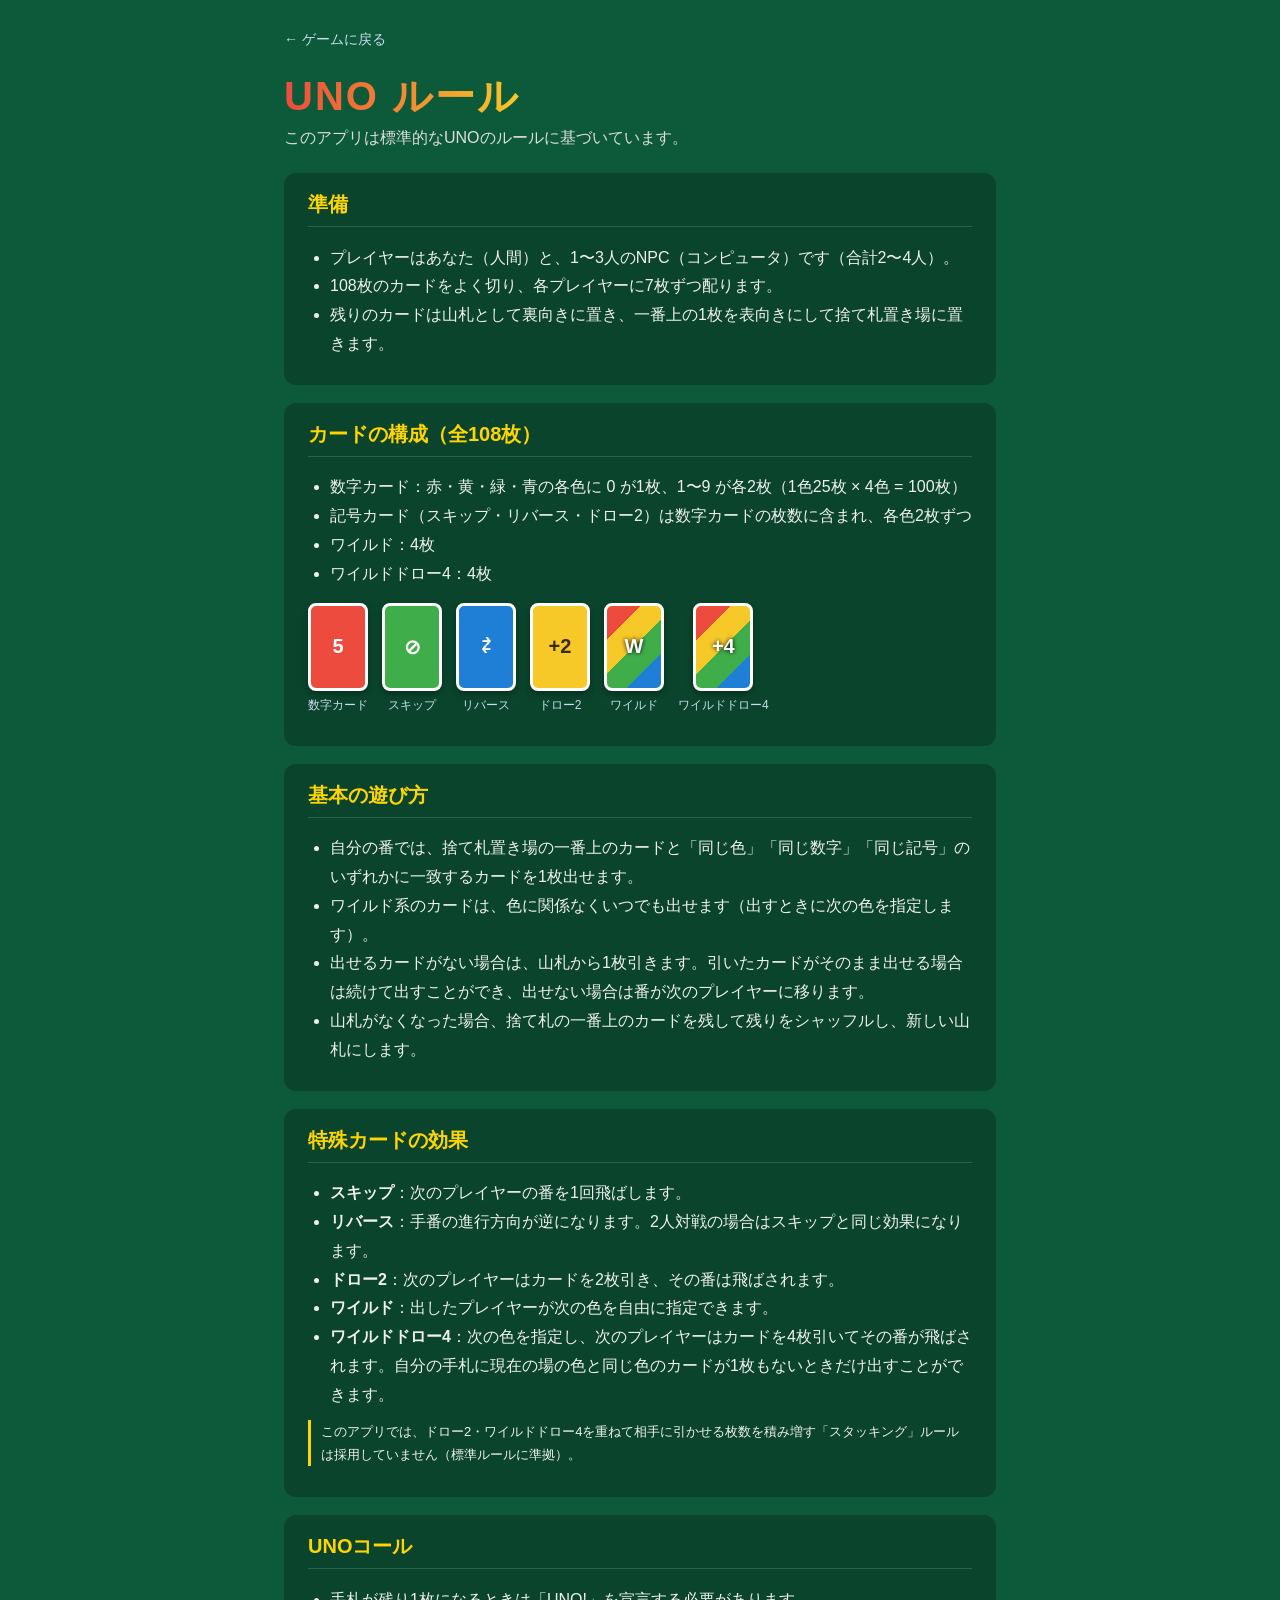
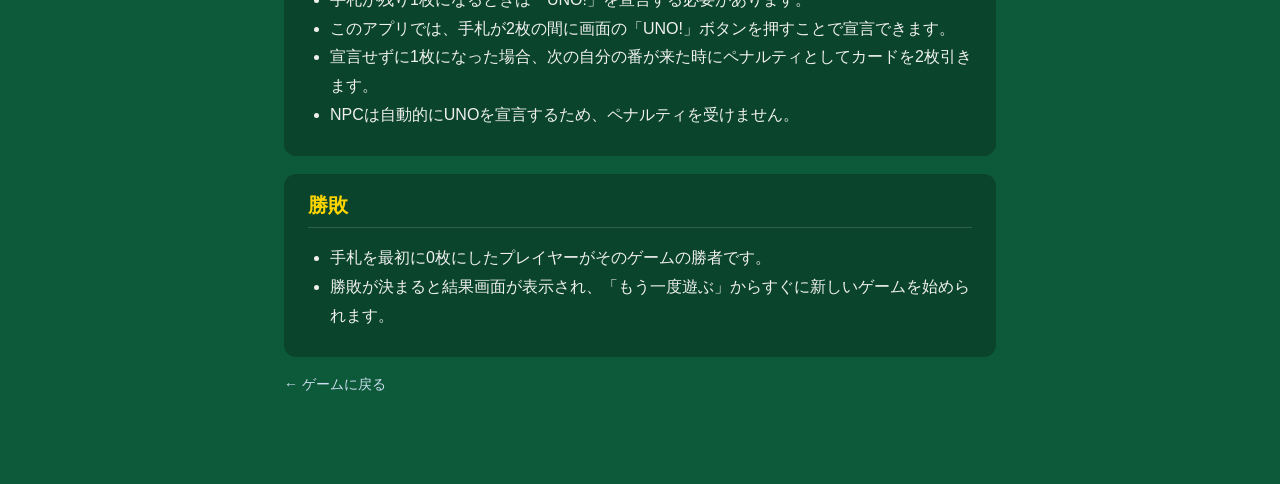
==== rules.html @ fe7792a2 "Add UNO rules page Adds rules.html explaining setup, deck composition, special card effects, UNO cal" ====
<!DOCTYPE html>
<html lang="ja">
<head>
<meta charset="UTF-8">
<meta name="viewport" content="width=device-width, initial-scale=1.0">
<title>UNO - ルール</title>
<link rel="stylesheet" href="style.css">
</head>
<body class="rules-page">
<div class="rules-wrap">
  <a class="back-link" href="index.html">&larr; ゲームに戻る</a>
  <h1>UNO ルール</h1>
  <p class="subtitle">このアプリは標準的なUNOのルールに基づいています。</p>

  <div class="rules-section">
    <h2>準備</h2>
    <ul>
      <li>プレイヤーはあなた（人間）と、1〜3人のNPC（コンピュータ）です（合計2〜4人）。</li>
      <li>108枚のカードをよく切り、各プレイヤーに7枚ずつ配ります。</li>
      <li>残りのカードは山札として裏向きに置き、一番上の1枚を表向きにして捨て札置き場に置きます。</li>
    </ul>
  </div>

  <div class="rules-section">
    <h2>カードの構成（全108枚）</h2>
    <ul>
      <li>数字カード：赤・黄・緑・青の各色に 0 が1枚、1〜9 が各2枚（1色25枚 × 4色 = 100枚）</li>
      <li>記号カード（スキップ・リバース・ドロー2）は数字カードの枚数に含まれ、各色2枚ずつ</li>
      <li>ワイルド：4枚</li>
      <li>ワイルドドロー4：4枚</li>
    </ul>
    <div class="card-sample-row">
      <div class="card-sample"><div class="card red">5</div><div class="card-sample-label">数字カード</div></div>
      <div class="card-sample"><div class="card green">⊘</div><div class="card-sample-label">スキップ</div></div>
      <div class="card-sample"><div class="card blue">⇄</div><div class="card-sample-label">リバース</div></div>
      <div class="card-sample"><div class="card yellow">+2</div><div class="card-sample-label">ドロー2</div></div>
      <div class="card-sample"><div class="card wild">W</div><div class="card-sample-label">ワイルド</div></div>
      <div class="card-sample"><div class="card wild">+4</div><div class="card-sample-label">ワイルドドロー4</div></div>
    </div>
  </div>

  <div class="rules-section">
    <h2>基本の遊び方</h2>
    <ul>
      <li>自分の番では、捨て札置き場の一番上のカードと「同じ色」「同じ数字」「同じ記号」のいずれかに一致するカードを1枚出せます。</li>
      <li>ワイルド系のカードは、色に関係なくいつでも出せます（出すときに次の色を指定します）。</li>
      <li>出せるカードがない場合は、山札から1枚引きます。引いたカードがそのまま出せる場合は続けて出すことができ、出せない場合は番が次のプレイヤーに移ります。</li>
      <li>山札がなくなった場合、捨て札の一番上のカードを残して残りをシャッフルし、新しい山札にします。</li>
    </ul>
  </div>

  <div class="rules-section">
    <h2>特殊カードの効果</h2>
    <ul>
      <li><strong>スキップ</strong>：次のプレイヤーの番を1回飛ばします。</li>
      <li><strong>リバース</strong>：手番の進行方向が逆になります。2人対戦の場合はスキップと同じ効果になります。</li>
      <li><strong>ドロー2</strong>：次のプレイヤーはカードを2枚引き、その番は飛ばされます。</li>
      <li><strong>ワイルド</strong>：出したプレイヤーが次の色を自由に指定できます。</li>
      <li><strong>ワイルドドロー4</strong>：次の色を指定し、次のプレイヤーはカードを4枚引いてその番が飛ばされます。自分の手札に現在の場の色と同じ色のカードが1枚もないときだけ出すことができます。</li>
    </ul>
    <p class="rules-note">このアプリでは、ドロー2・ワイルドドロー4を重ねて相手に引かせる枚数を積み増す「スタッキング」ルールは採用していません（標準ルールに準拠）。</p>
  </div>

  <div class="rules-section">
    <h2>UNOコール</h2>
    <ul>
      <li>手札が残り1枚になるときは「UNO!」を宣言する必要があります。</li>
      <li>このアプリでは、手札が2枚の間に画面の「UNO!」ボタンを押すことで宣言できます。</li>
      <li>宣言せずに1枚になった場合、次の自分の番が来た時にペナルティとしてカードを2枚引きます。</li>
      <li>NPCは自動的にUNOを宣言するため、ペナルティを受けません。</li>
    </ul>
  </div>

  <div class="rules-section">
    <h2>勝敗</h2>
    <ul>
      <li>手札を最初に0枚にしたプレイヤーがそのゲームの勝者です。</li>
      <li>勝敗が決まると結果画面が表示され、「もう一度遊ぶ」からすぐに新しいゲームを始められます。</li>
    </ul>
  </div>

  <a class="back-link" href="index.html">&larr; ゲームに戻る</a>
</div>
</body>
</html>
---- style.css ----
* { box-sizing: border-box; }

:root {
  --red: #ed4b3d;
  --yellow: #f7c928;
  --green: #3fae4a;
  --blue: #1f7fd6;
  --wild: #2b2b33;
  --table: #0d5a3a;
}

html, body {
  margin: 0;
  padding: 0;
  height: 100%;
  font-family: "Segoe UI", "Hiragino Kaku Gothic ProN", Meiryo, sans-serif;
  background: var(--table);
  color: #fff;
  overflow: hidden;
}

.hidden { display: none !important; }

/* ---------- Setup screen ---------- */
#setup-screen {
  height: 100vh;
  display: flex;
  align-items: center;
  justify-content: center;
}

.setup-box {
  background: rgba(0,0,0,0.35);
  padding: 40px 50px;
  border-radius: 16px;
  text-align: center;
  box-shadow: 0 10px 30px rgba(0,0,0,0.4);
}

.title {
  font-size: 64px;
  margin: 0 0 8px;
  letter-spacing: 4px;
  background: linear-gradient(90deg, var(--red), var(--yellow), var(--green), var(--blue));
  -webkit-background-clip: text;
  background-clip: text;
  color: transparent;
}

.subtitle {
  margin: 0 0 24px;
  color: #ddd;
}

.opponent-select {
  display: flex;
  gap: 10px;
  justify-content: center;
  margin-bottom: 24px;
}

.opt-btn {
  padding: 12px 20px;
  font-size: 16px;
  border-radius: 8px;
  border: 2px solid #fff4;
  background: transparent;
  color: #fff;
  cursor: pointer;
}

.opt-btn.selected, .opt-btn:hover {
  background: #fff;
  color: #0d5a3a;
  border-color: #fff;
}

.primary-btn {
  padding: 14px 34px;
  font-size: 18px;
  font-weight: bold;
  border: none;
  border-radius: 30px;
  background: linear-gradient(90deg, var(--red), var(--yellow));
  color: #222;
  cursor: pointer;
  box-shadow: 0 4px 12px rgba(0,0,0,0.3);
}

.primary-btn:hover { filter: brightness(1.08); }

.rules-link {
  display: block;
  margin-top: 16px;
  color: #cde;
  font-size: 14px;
  text-decoration: underline;
}

.rules-link:hover { color: #fff; }

.rules-link-ingame {
  display: inline-flex;
  align-items: center;
  text-decoration: none;
}

/* ---------- Game screen ---------- */
#game-screen {
  height: 100vh;
  display: flex;
  flex-direction: column;
  padding: 10px;
}

#opponents-area {
  display: flex;
  justify-content: center;
  gap: 24px;
  padding: 6px 0 10px;
  flex-wrap: wrap;
}

.opponent {
  text-align: center;
  min-width: 110px;
  padding: 8px;
  border-radius: 10px;
  background: rgba(0,0,0,0.2);
  position: relative;
}

.opponent.active-turn {
  outline: 3px solid #ffd500;
  box-shadow: 0 0 14px #ffd500aa;
}

.opponent-name {
  font-weight: bold;
  margin-bottom: 4px;
  font-size: 14px;
}

.opponent-hand {
  display: flex;
  justify-content: center;
}

.opponent-hand .card-back {
  width: 30px;
  height: 44px;
  margin-left: -16px;
}
.opponent-hand .card-back:first-child { margin-left: 0; }

.opponent-count {
  margin-top: 4px;
  font-size: 12px;
  color: #ffd500;
  font-weight: bold;
}

.opponent-uno {
  position: absolute;
  top: -10px;
  right: -6px;
  background: #ed4b3d;
  color: #fff;
  font-size: 10px;
  font-weight: bold;
  padding: 3px 6px;
  border-radius: 10px;
  transform: rotate(10deg);
}

#table-area {
  flex: 1;
  display: flex;
  align-items: center;
  justify-content: center;
  position: relative;
  min-height: 0;
}

#log-box {
  position: absolute;
  left: 10px;
  top: 0;
  bottom: 0;
  width: 220px;
  overflow-y: auto;
  font-size: 12px;
  color: #cde;
  background: rgba(0,0,0,0.2);
  border-radius: 8px;
  padding: 8px;
  line-height: 1.5;
}

#center-area {
  display: flex;
  align-items: center;
  gap: 40px;
}

.pile {
  width: 80px;
  height: 116px;
  position: relative;
}

.pile-count {
  position: absolute;
  bottom: -22px;
  width: 100%;
  text-align: center;
  font-size: 13px;
  color: #ffd500;
  font-weight: bold;
}

#discard-pile {
  display: flex;
  align-items: center;
  justify-content: center;
}

#current-color-ring {
  width: 100px;
  height: 136px;
  border-radius: 12px;
  display: flex;
  align-items: center;
  justify-content: center;
  transition: box-shadow 0.3s;
}

/* ---------- Cards ---------- */
.card {
  width: 76px;
  height: 110px;
  border-radius: 8px;
  background: #fff;
  border: 3px solid #fff;
  display: inline-flex;
  align-items: center;
  justify-content: center;
  font-size: 26px;
  font-weight: 800;
  position: relative;
  cursor: pointer;
  user-select: none;
  box-shadow: 0 3px 6px rgba(0,0,0,0.3);
  transition: transform 0.15s;
  flex-shrink: 0;
}

.card.disabled {
  cursor: default;
  filter: brightness(0.75);
}

.card:not(.disabled):hover {
  transform: translateY(-10px);
}

.card-back {
  background: repeating-linear-gradient(45deg, #1f2440, #1f2440 6px, #2c3266 6px, #2c3266 12px);
  border: 3px solid #fff;
  border-radius: 8px;
  cursor: default;
}

.card.red { background: var(--red); color: #fff; }
.card.yellow { background: var(--yellow); color: #3a2b00; }
.card.green { background: var(--green); color: #fff; }
.card.blue { background: var(--blue); color: #fff; }
.card.wild { background: linear-gradient(135deg, var(--red) 25%, var(--yellow) 25% 50%, var(--green) 50% 75%, var(--blue) 75%); color: #fff; text-shadow: 0 0 4px #000; }

/* ---------- Player area ---------- */
#player-area {
  padding-top: 6px;
}

#player-info {
  display: flex;
  align-items: center;
  justify-content: center;
  gap: 14px;
  margin-bottom: 6px;
  min-height: 26px;
}

#turn-indicator {
  font-weight: bold;
  color: #ffd500;
}

.uno-btn {
  padding: 8px 22px;
  border-radius: 20px;
  border: none;
  background: var(--red);
  color: #fff;
  font-weight: 900;
  font-size: 16px;
  cursor: pointer;
  animation: pulse 0.9s infinite;
}

@keyframes pulse {
  0% { transform: scale(1); }
  50% { transform: scale(1.08); }
  100% { transform: scale(1); }
}

#player-hand {
  display: flex;
  justify-content: center;
  padding: 10px 0;
  min-height: 130px;
  flex-wrap: wrap;
  gap: 6px;
}

#player-controls {
  display: flex;
  justify-content: center;
  gap: 12px;
  padding-bottom: 8px;
}

.secondary-btn {
  padding: 10px 20px;
  border-radius: 20px;
  border: 2px solid #fff8;
  background: rgba(255,255,255,0.08);
  color: #fff;
  cursor: pointer;
  font-size: 14px;
}

.secondary-btn:hover { background: rgba(255,255,255,0.2); }
.secondary-btn:disabled { opacity: 0.4; cursor: default; }

/* ---------- Modals ---------- */
.modal {
  position: fixed;
  inset: 0;
  background: rgba(0,0,0,0.6);
  display: flex;
  align-items: center;
  justify-content: center;
  z-index: 10;
}

.modal-box {
  background: #16324f;
  padding: 30px 40px;
  border-radius: 14px;
  text-align: center;
  box-shadow: 0 10px 30px rgba(0,0,0,0.5);
}

.color-choice {
  display: flex;
  gap: 14px;
  margin-top: 16px;
}

.color-btn {
  width: 60px;
  height: 60px;
  border-radius: 50%;
  border: 3px solid #fff;
  cursor: pointer;
}

.color-btn[data-color="red"] { background: var(--red); }
.color-btn[data-color="yellow"] { background: var(--yellow); }
.color-btn[data-color="green"] { background: var(--green); }
.color-btn[data-color="blue"] { background: var(--blue); }

.color-btn:hover { transform: scale(1.1); }

#result-text {
  font-size: 26px;
  margin-bottom: 20px;
}

/* ---------- Rules page ---------- */
body.rules-page {
  height: auto;
  min-height: 100vh;
  overflow-y: auto;
}

.rules-wrap {
  max-width: 760px;
  margin: 0 auto;
  padding: 30px 24px 70px;
}

.rules-wrap h1 {
  font-size: 40px;
  margin: 0 0 4px;
  letter-spacing: 2px;
  background: linear-gradient(90deg, var(--red), var(--yellow), var(--green), var(--blue));
  -webkit-background-clip: text;
  background-clip: text;
  color: transparent;
}

.rules-wrap .back-link {
  display: inline-block;
  margin-bottom: 20px;
  color: #cde;
  text-decoration: none;
  font-size: 14px;
}

.rules-wrap .back-link:hover { color: #fff; }

.rules-section {
  background: rgba(0,0,0,0.25);
  border-radius: 12px;
  padding: 18px 24px;
  margin-bottom: 18px;
}

.rules-section h2 {
  margin-top: 0;
  font-size: 20px;
  color: #ffd500;
  border-bottom: 1px solid rgba(255,255,255,0.15);
  padding-bottom: 8px;
}

.rules-section p, .rules-section li {
  line-height: 1.8;
  color: #f0f0f0;
}

.rules-section ul {
  margin: 8px 0;
  padding-left: 22px;
}

.card-sample-row {
  display: flex;
  flex-wrap: wrap;
  gap: 14px;
  margin: 14px 0;
}

.card-sample {
  text-align: center;
}

.card-sample .card {
  cursor: default;
  width: 60px;
  height: 88px;
  font-size: 20px;
  margin-bottom: 6px;
}

.card-sample .card:hover { transform: none; }

.card-sample-label {
  font-size: 12px;
  color: #cde;
}

.rules-note {
  font-size: 13px;
  color: #bcd;
  border-left: 3px solid #ffd500;
  padding-left: 10px;
  margin-top: 10px;
}
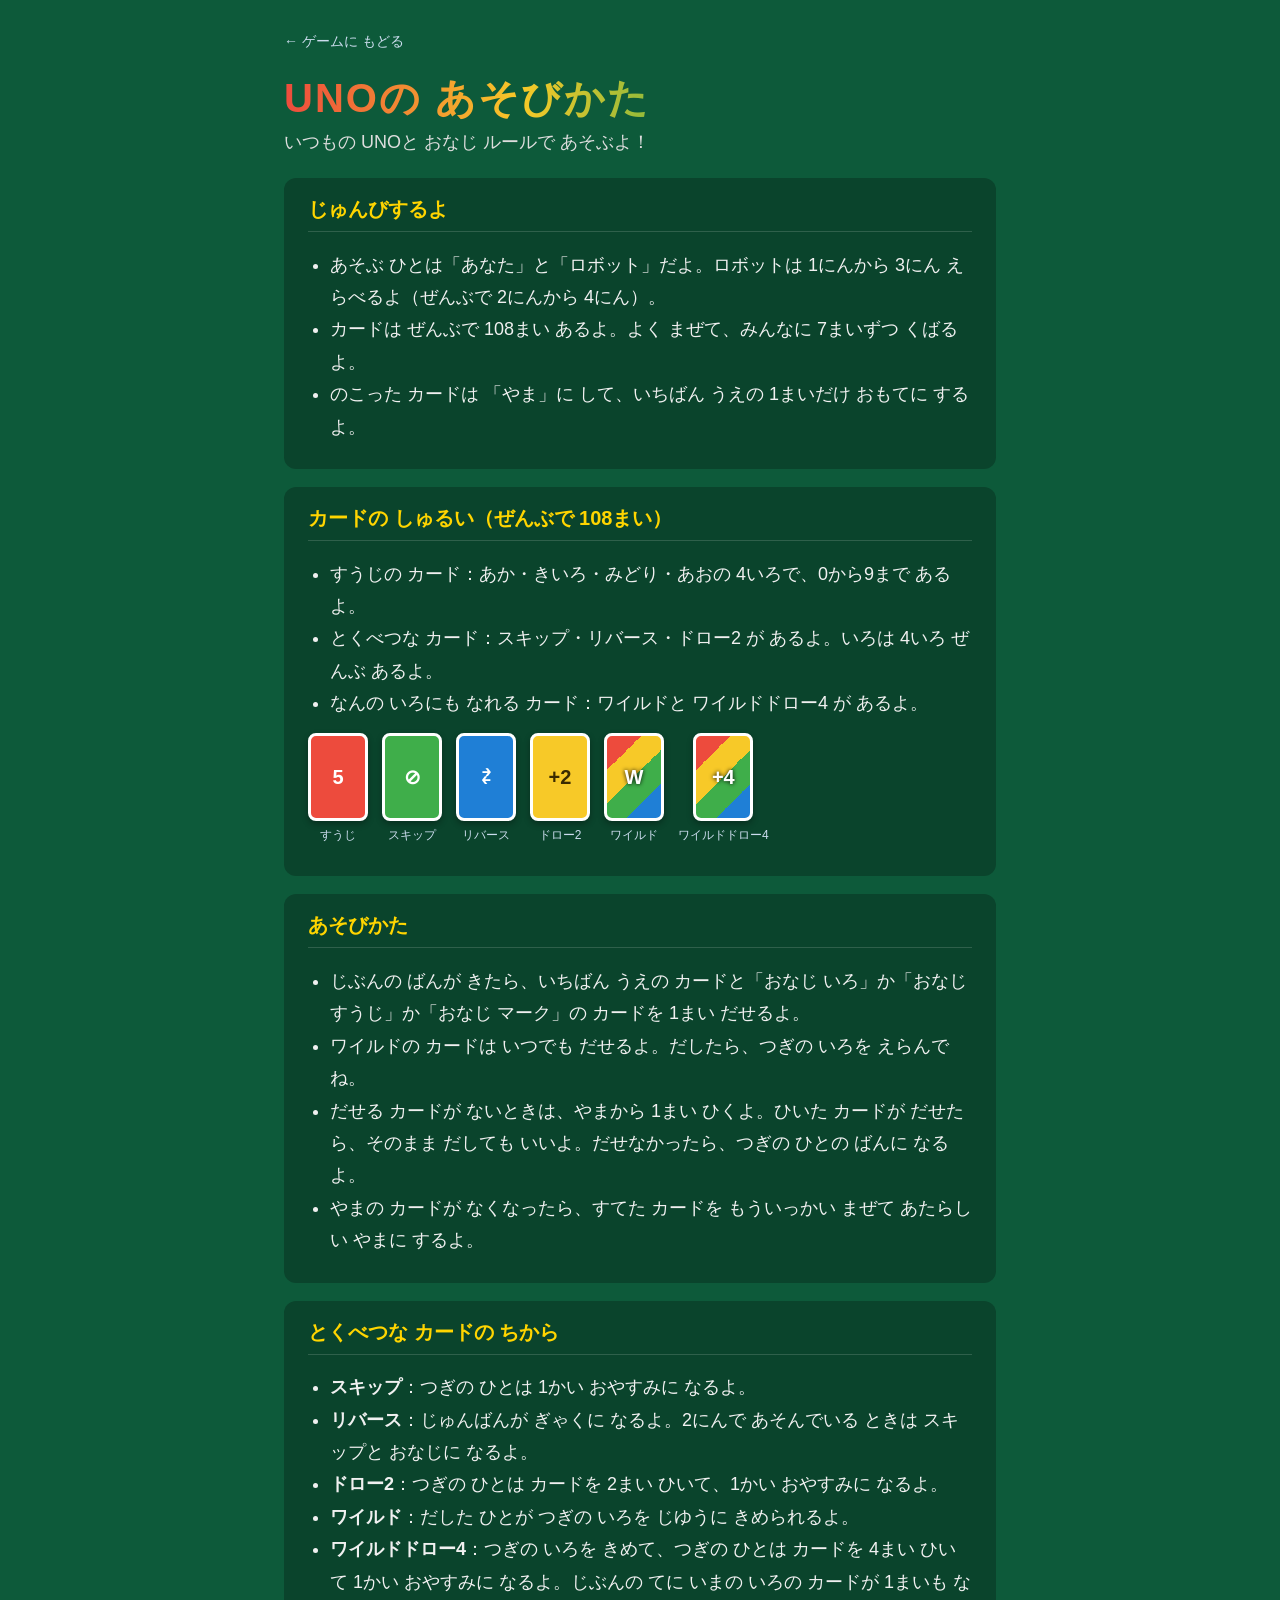
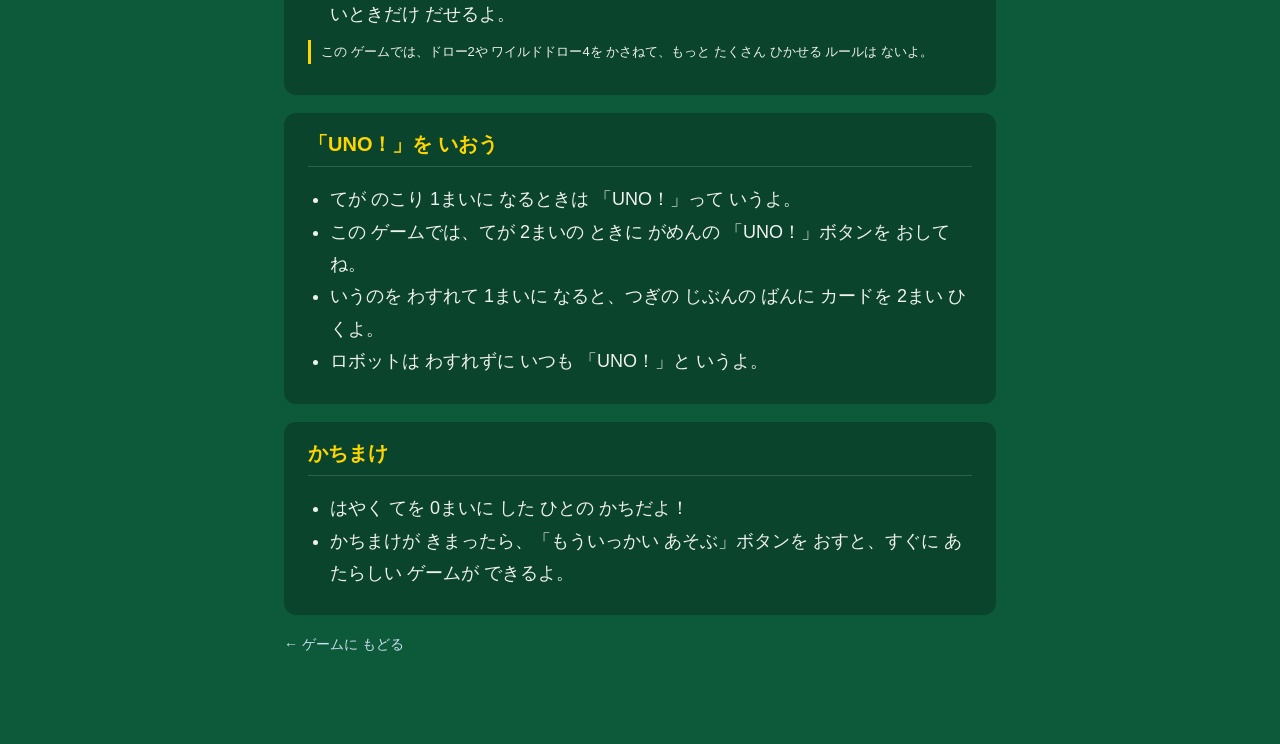
==== commit 3f7d5819: "Simplify game text for first-grade readers Rewrites all in-app text (buttons, log messages, turn ind" ====
--- a/rules.html
+++ b/rules.html
@@ -3,34 +3,33 @@
 <head>
 <meta charset="UTF-8">
 <meta name="viewport" content="width=device-width, initial-scale=1.0">
-<title>UNO - ルール</title>
+<title>UNO - あそびかた</title>
 <link rel="stylesheet" href="style.css">
 </head>
 <body class="rules-page">
 <div class="rules-wrap">
-  <a class="back-link" href="index.html">&larr; ゲームに戻る</a>
-  <h1>UNO ルール</h1>
-  <p class="subtitle">このアプリは標準的なUNOのルールに基づいています。</p>
+  <a class="back-link" href="index.html">&larr; ゲームに もどる</a>
+  <h1>UNOの あそびかた</h1>
+  <p class="subtitle">いつもの UNOと おなじ ルールで あそぶよ！</p>
 
   <div class="rules-section">
-    <h2>準備</h2>
+    <h2>じゅんびするよ</h2>
     <ul>
-      <li>プレイヤーはあなた（人間）と、1〜3人のNPC（コンピュータ）です（合計2〜4人）。</li>
-      <li>108枚のカードをよく切り、各プレイヤーに7枚ずつ配ります。</li>
-      <li>残りのカードは山札として裏向きに置き、一番上の1枚を表向きにして捨て札置き場に置きます。</li>
+      <li>あそぶ ひとは「あなた」と「ロボット」だよ。ロボットは 1にんから 3にん えらべるよ（ぜんぶで 2にんから 4にん）。</li>
+      <li>カードは ぜんぶで 108まい あるよ。よく まぜて、みんなに 7まいずつ くばるよ。</li>
+      <li>のこった カードは 「やま」に して、いちばん うえの 1まいだけ おもてに するよ。</li>
     </ul>
   </div>
 
   <div class="rules-section">
-    <h2>カードの構成（全108枚）</h2>
+    <h2>カードの しゅるい（ぜんぶで 108まい）</h2>
     <ul>
-      <li>数字カード：赤・黄・緑・青の各色に 0 が1枚、1〜9 が各2枚（1色25枚 × 4色 = 100枚）</li>
-      <li>記号カード（スキップ・リバース・ドロー2）は数字カードの枚数に含まれ、各色2枚ずつ</li>
-      <li>ワイルド：4枚</li>
-      <li>ワイルドドロー4：4枚</li>
+      <li>すうじの カード：あか・きいろ・みどり・あおの 4いろで、0から9まで あるよ。</li>
+      <li>とくべつな カード：スキップ・リバース・ドロー2 が あるよ。いろは 4いろ ぜんぶ あるよ。</li>
+      <li>なんの いろにも なれる カード：ワイルドと ワイルドドロー4 が あるよ。</li>
     </ul>
     <div class="card-sample-row">
-      <div class="card-sample"><div class="card red">5</div><div class="card-sample-label">数字カード</div></div>
+      <div class="card-sample"><div class="card red">5</div><div class="card-sample-label">すうじ</div></div>
       <div class="card-sample"><div class="card green">⊘</div><div class="card-sample-label">スキップ</div></div>
       <div class="card-sample"><div class="card blue">⇄</div><div class="card-sample-label">リバース</div></div>
       <div class="card-sample"><div class="card yellow">+2</div><div class="card-sample-label">ドロー2</div></div>
@@ -40,46 +39,46 @@
   </div>
 
   <div class="rules-section">
-    <h2>基本の遊び方</h2>
+    <h2>あそびかた</h2>
     <ul>
-      <li>自分の番では、捨て札置き場の一番上のカードと「同じ色」「同じ数字」「同じ記号」のいずれかに一致するカードを1枚出せます。</li>
-      <li>ワイルド系のカードは、色に関係なくいつでも出せます（出すときに次の色を指定します）。</li>
-      <li>出せるカードがない場合は、山札から1枚引きます。引いたカードがそのまま出せる場合は続けて出すことができ、出せない場合は番が次のプレイヤーに移ります。</li>
-      <li>山札がなくなった場合、捨て札の一番上のカードを残して残りをシャッフルし、新しい山札にします。</li>
+      <li>じぶんの ばんが きたら、いちばん うえの カードと「おなじ いろ」か「おなじ すうじ」か「おなじ マーク」の カードを 1まい だせるよ。</li>
+      <li>ワイルドの カードは いつでも だせるよ。だしたら、つぎの いろを えらんでね。</li>
+      <li>だせる カードが ないときは、やまから 1まい ひくよ。ひいた カードが だせたら、そのまま だしても いいよ。だせなかったら、つぎの ひとの ばんに なるよ。</li>
+      <li>やまの カードが なくなったら、すてた カードを もういっかい まぜて あたらしい やまに するよ。</li>
     </ul>
   </div>
 
   <div class="rules-section">
-    <h2>特殊カードの効果</h2>
+    <h2>とくべつな カードの ちから</h2>
     <ul>
-      <li><strong>スキップ</strong>：次のプレイヤーの番を1回飛ばします。</li>
-      <li><strong>リバース</strong>：手番の進行方向が逆になります。2人対戦の場合はスキップと同じ効果になります。</li>
-      <li><strong>ドロー2</strong>：次のプレイヤーはカードを2枚引き、その番は飛ばされます。</li>
-      <li><strong>ワイルド</strong>：出したプレイヤーが次の色を自由に指定できます。</li>
-      <li><strong>ワイルドドロー4</strong>：次の色を指定し、次のプレイヤーはカードを4枚引いてその番が飛ばされます。自分の手札に現在の場の色と同じ色のカードが1枚もないときだけ出すことができます。</li>
+      <li><strong>スキップ</strong>：つぎの ひとは 1かい おやすみに なるよ。</li>
+      <li><strong>リバース</strong>：じゅんばんが ぎゃくに なるよ。2にんで あそんでいる ときは スキップと おなじに なるよ。</li>
+      <li><strong>ドロー2</strong>：つぎの ひとは カードを 2まい ひいて、1かい おやすみに なるよ。</li>
+      <li><strong>ワイルド</strong>：だした ひとが つぎの いろを じゆうに きめられるよ。</li>
+      <li><strong>ワイルドドロー4</strong>：つぎの いろを きめて、つぎの ひとは カードを 4まい ひいて 1かい おやすみに なるよ。じぶんの てに いまの いろの カードが 1まいも ないときだけ だせるよ。</li>
     </ul>
-    <p class="rules-note">このアプリでは、ドロー2・ワイルドドロー4を重ねて相手に引かせる枚数を積み増す「スタッキング」ルールは採用していません（標準ルールに準拠）。</p>
+    <p class="rules-note">この ゲームでは、ドロー2や ワイルドドロー4を かさねて、もっと たくさん ひかせる ルールは ないよ。</p>
   </div>
 
   <div class="rules-section">
-    <h2>UNOコール</h2>
+    <h2>「UNO！」を いおう</h2>
     <ul>
-      <li>手札が残り1枚になるときは「UNO!」を宣言する必要があります。</li>
-      <li>このアプリでは、手札が2枚の間に画面の「UNO!」ボタンを押すことで宣言できます。</li>
-      <li>宣言せずに1枚になった場合、次の自分の番が来た時にペナルティとしてカードを2枚引きます。</li>
-      <li>NPCは自動的にUNOを宣言するため、ペナルティを受けません。</li>
+      <li>てが のこり 1まいに なるときは 「UNO！」って いうよ。</li>
+      <li>この ゲームでは、てが 2まいの ときに がめんの 「UNO！」ボタンを おしてね。</li>
+      <li>いうのを わすれて 1まいに なると、つぎの じぶんの ばんに カードを 2まい ひくよ。</li>
+      <li>ロボットは わすれずに いつも 「UNO！」と いうよ。</li>
     </ul>
   </div>
 
   <div class="rules-section">
-    <h2>勝敗</h2>
+    <h2>かちまけ</h2>
     <ul>
-      <li>手札を最初に0枚にしたプレイヤーがそのゲームの勝者です。</li>
-      <li>勝敗が決まると結果画面が表示され、「もう一度遊ぶ」からすぐに新しいゲームを始められます。</li>
+      <li>はやく てを 0まいに した ひとの かちだよ！</li>
+      <li>かちまけが きまったら、「もういっかい あそぶ」ボタンを おすと、すぐに あたらしい ゲームが できるよ。</li>
     </ul>
   </div>
 
-  <a class="back-link" href="index.html">&larr; ゲームに戻る</a>
+  <a class="back-link" href="index.html">&larr; ゲームに もどる</a>
 </div>
 </body>
 </html>
--- a/style.css
+++ b/style.css
@@ -393,6 +393,7 @@
   height: auto;
   min-height: 100vh;
   overflow-y: auto;
+  font-size: 18px;
 }
 
 .rules-wrap {
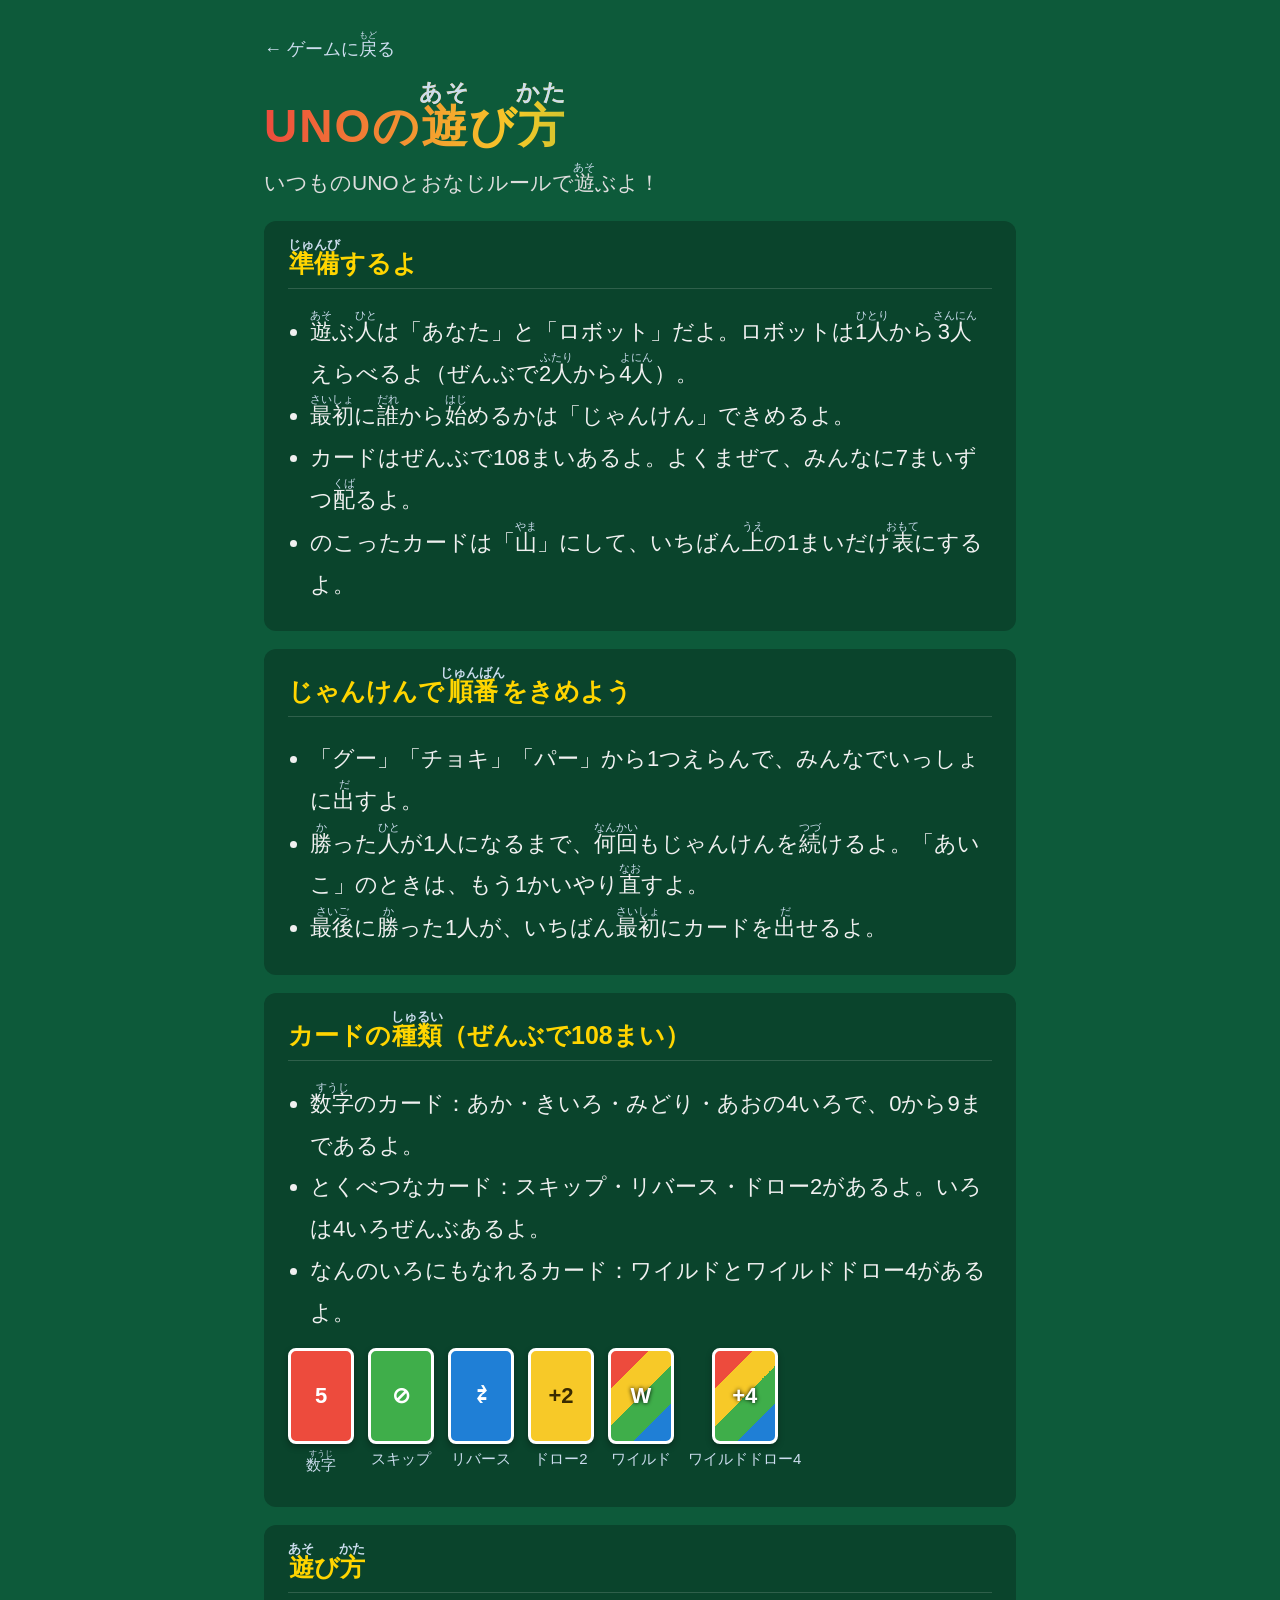
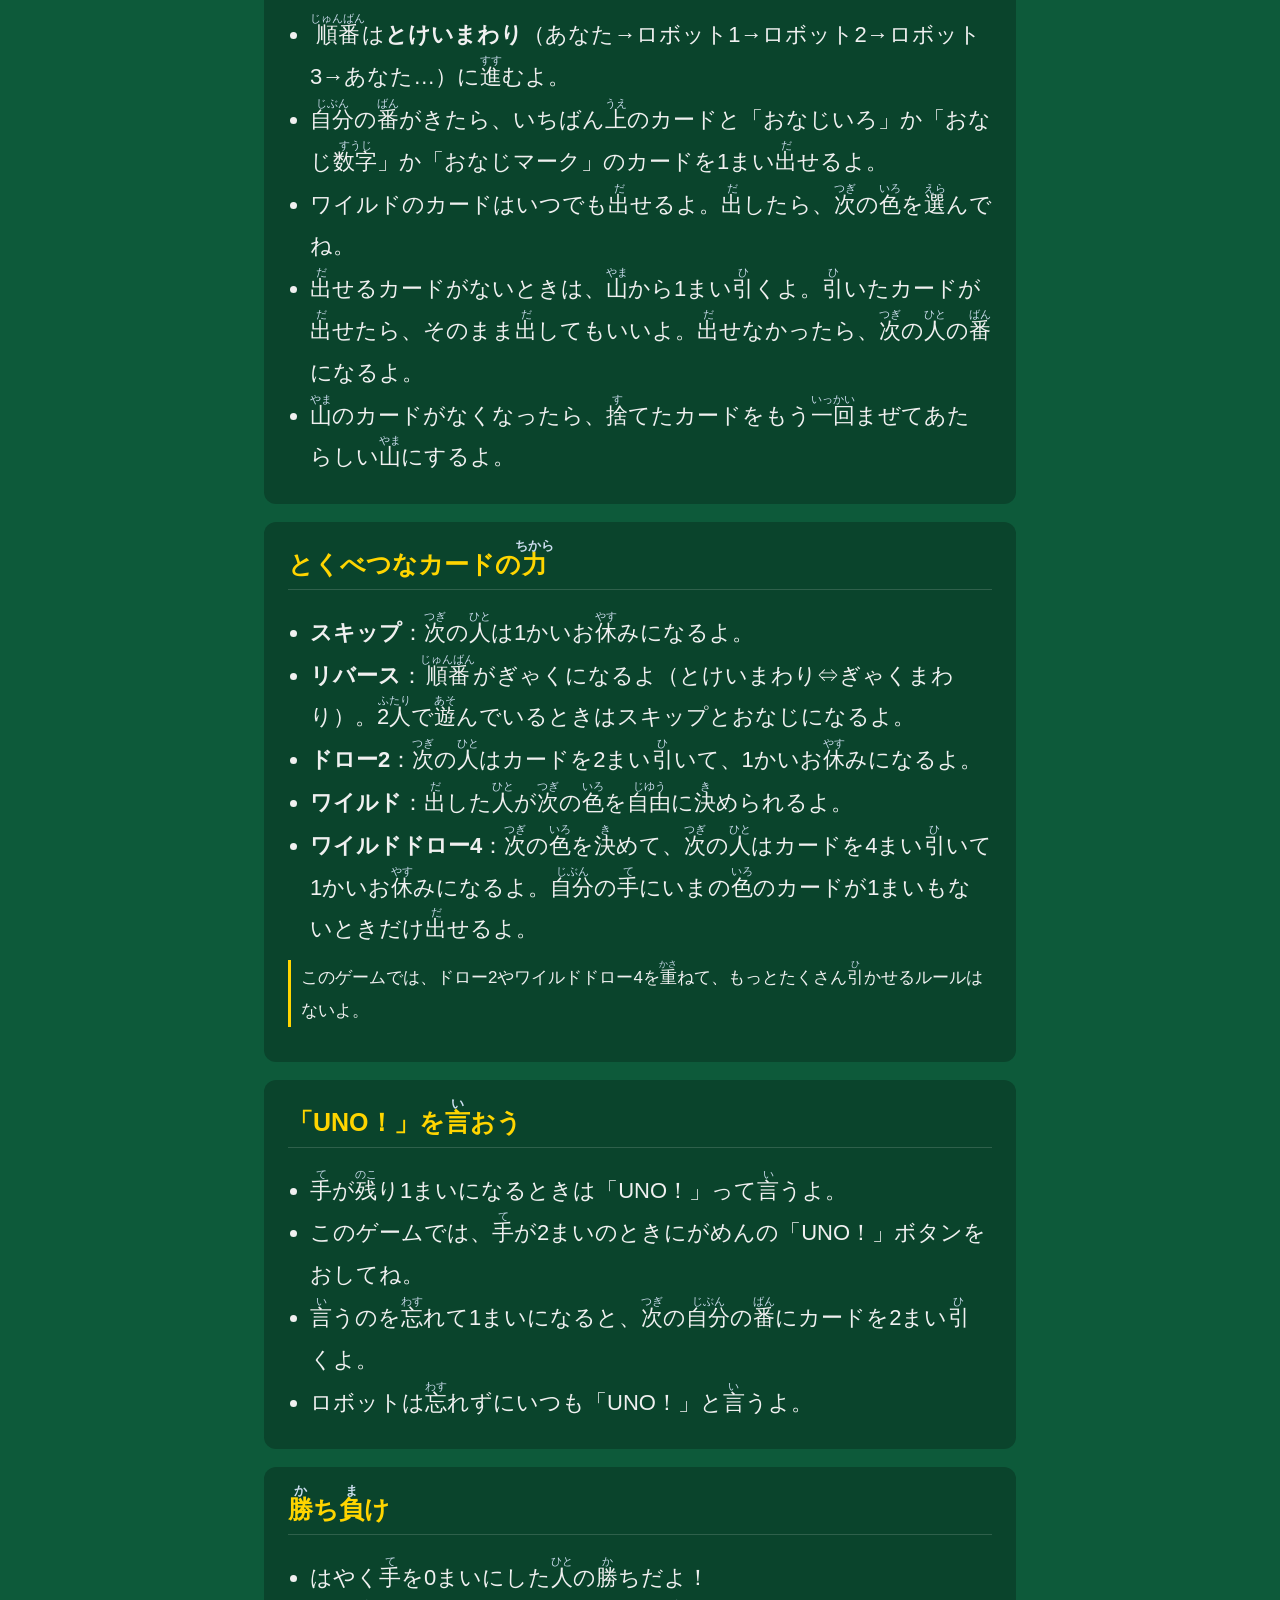
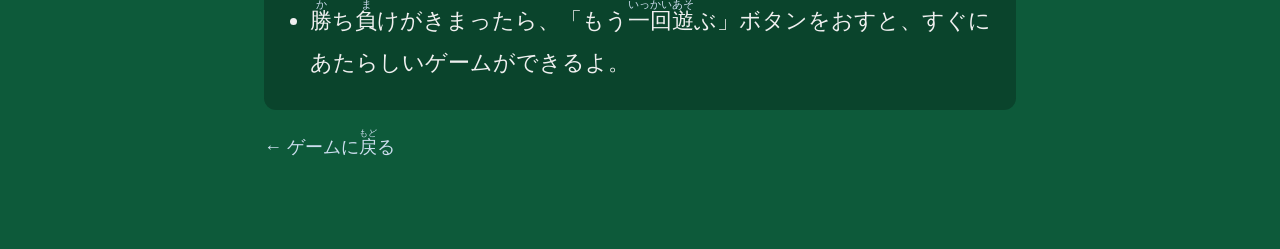
==== commit 10815a5b: "Add furigana, janken to decide first player, and bigger text - Reintroduce standard kanji throughout" ====
--- a/rules.html
+++ b/rules.html
@@ -3,33 +3,43 @@
 <head>
 <meta charset="UTF-8">
 <meta name="viewport" content="width=device-width, initial-scale=1.0">
-<title>UNO - あそびかた</title>
+<title>UNO - 遊び方</title>
 <link rel="stylesheet" href="style.css">
 </head>
 <body class="rules-page">
 <div class="rules-wrap">
-  <a class="back-link" href="index.html">&larr; ゲームに もどる</a>
-  <h1>UNOの あそびかた</h1>
-  <p class="subtitle">いつもの UNOと おなじ ルールで あそぶよ！</p>
+  <a class="back-link" href="index.html">&larr; ゲームに<ruby>戻<rt>もど</rt></ruby>る</a>
+  <h1>UNOの<ruby>遊<rt>あそ</rt></ruby>び<ruby>方<rt>かた</rt></ruby></h1>
+  <p class="subtitle">いつものUNOとおなじルールで<ruby>遊<rt>あそ</rt></ruby>ぶよ！</p>
 
   <div class="rules-section">
-    <h2>じゅんびするよ</h2>
+    <h2><ruby>準備<rt>じゅんび</rt></ruby>するよ</h2>
     <ul>
-      <li>あそぶ ひとは「あなた」と「ロボット」だよ。ロボットは 1にんから 3にん えらべるよ（ぜんぶで 2にんから 4にん）。</li>
-      <li>カードは ぜんぶで 108まい あるよ。よく まぜて、みんなに 7まいずつ くばるよ。</li>
-      <li>のこった カードは 「やま」に して、いちばん うえの 1まいだけ おもてに するよ。</li>
+      <li><ruby>遊<rt>あそ</rt></ruby>ぶ<ruby>人<rt>ひと</rt></ruby>は「あなた」と「ロボット」だよ。ロボットは<ruby>1人<rt>ひとり</rt></ruby>から<ruby>3人<rt>さんにん</rt></ruby>えらべるよ（ぜんぶで<ruby>2人<rt>ふたり</rt></ruby>から<ruby>4人<rt>よにん</rt></ruby>）。</li>
+      <li><ruby>最初<rt>さいしょ</rt></ruby>に<ruby>誰<rt>だれ</rt></ruby>から<ruby>始<rt>はじ</rt></ruby>めるかは「じゃんけん」できめるよ。</li>
+      <li>カードはぜんぶで108まいあるよ。よくまぜて、みんなに7まいずつ<ruby>配<rt>くば</rt></ruby>るよ。</li>
+      <li>のこったカードは「<ruby>山<rt>やま</rt></ruby>」にして、いちばん<ruby>上<rt>うえ</rt></ruby>の1まいだけ<ruby>表<rt>おもて</rt></ruby>にするよ。</li>
     </ul>
   </div>
 
   <div class="rules-section">
-    <h2>カードの しゅるい（ぜんぶで 108まい）</h2>
+    <h2>じゃんけんで<ruby>順番<rt>じゅんばん</rt></ruby>をきめよう</h2>
     <ul>
-      <li>すうじの カード：あか・きいろ・みどり・あおの 4いろで、0から9まで あるよ。</li>
-      <li>とくべつな カード：スキップ・リバース・ドロー2 が あるよ。いろは 4いろ ぜんぶ あるよ。</li>
-      <li>なんの いろにも なれる カード：ワイルドと ワイルドドロー4 が あるよ。</li>
+      <li>「グー」「チョキ」「パー」から1つえらんで、みんなでいっしょに<ruby>出<rt>だ</rt></ruby>すよ。</li>
+      <li><ruby>勝<rt>か</rt></ruby>った<ruby>人<rt>ひと</rt></ruby>が1人になるまで、<ruby>何回<rt>なんかい</rt></ruby>もじゃんけんを<ruby>続<rt>つづ</rt></ruby>けるよ。「あいこ」のときは、もう1かいやり<ruby>直<rt>なお</rt></ruby>すよ。</li>
+      <li><ruby>最後<rt>さいご</rt></ruby>に<ruby>勝<rt>か</rt></ruby>った1人が、いちばん<ruby>最初<rt>さいしょ</rt></ruby>にカードを<ruby>出<rt>だ</rt></ruby>せるよ。</li>
+    </ul>
+  </div>
+
+  <div class="rules-section">
+    <h2>カードの<ruby>種類<rt>しゅるい</rt></ruby>（ぜんぶで108まい）</h2>
+    <ul>
+      <li><ruby>数字<rt>すうじ</rt></ruby>のカード：あか・きいろ・みどり・あおの4いろで、0から9まであるよ。</li>
+      <li>とくべつなカード：スキップ・リバース・ドロー2があるよ。いろは4いろぜんぶあるよ。</li>
+      <li>なんのいろにもなれるカード：ワイルドとワイルドドロー4があるよ。</li>
     </ul>
     <div class="card-sample-row">
-      <div class="card-sample"><div class="card red">5</div><div class="card-sample-label">すうじ</div></div>
+      <div class="card-sample"><div class="card red">5</div><div class="card-sample-label"><ruby>数字<rt>すうじ</rt></ruby></div></div>
       <div class="card-sample"><div class="card green">⊘</div><div class="card-sample-label">スキップ</div></div>
       <div class="card-sample"><div class="card blue">⇄</div><div class="card-sample-label">リバース</div></div>
       <div class="card-sample"><div class="card yellow">+2</div><div class="card-sample-label">ドロー2</div></div>
@@ -39,46 +49,47 @@
   </div>
 
   <div class="rules-section">
-    <h2>あそびかた</h2>
+    <h2><ruby>遊<rt>あそ</rt></ruby>び<ruby>方<rt>かた</rt></ruby></h2>
     <ul>
-      <li>じぶんの ばんが きたら、いちばん うえの カードと「おなじ いろ」か「おなじ すうじ」か「おなじ マーク」の カードを 1まい だせるよ。</li>
-      <li>ワイルドの カードは いつでも だせるよ。だしたら、つぎの いろを えらんでね。</li>
-      <li>だせる カードが ないときは、やまから 1まい ひくよ。ひいた カードが だせたら、そのまま だしても いいよ。だせなかったら、つぎの ひとの ばんに なるよ。</li>
-      <li>やまの カードが なくなったら、すてた カードを もういっかい まぜて あたらしい やまに するよ。</li>
+      <li><ruby>順番<rt>じゅんばん</rt></ruby>は<strong>とけいまわり</strong>（あなた→ロボット1→ロボット2→ロボット3→あなた…）に<ruby>進<rt>すす</rt></ruby>むよ。</li>
+      <li><ruby>自分<rt>じぶん</rt></ruby>の<ruby>番<rt>ばん</rt></ruby>がきたら、いちばん<ruby>上<rt>うえ</rt></ruby>のカードと「おなじいろ」か「おなじ<ruby>数字<rt>すうじ</rt></ruby>」か「おなじマーク」のカードを1まい<ruby>出<rt>だ</rt></ruby>せるよ。</li>
+      <li>ワイルドのカードはいつでも<ruby>出<rt>だ</rt></ruby>せるよ。<ruby>出<rt>だ</rt></ruby>したら、<ruby>次<rt>つぎ</rt></ruby>の<ruby>色<rt>いろ</rt></ruby>を<ruby>選<rt>えら</rt></ruby>んでね。</li>
+      <li><ruby>出<rt>だ</rt></ruby>せるカードがないときは、<ruby>山<rt>やま</rt></ruby>から1まい<ruby>引<rt>ひ</rt></ruby>くよ。<ruby>引<rt>ひ</rt></ruby>いたカードが<ruby>出<rt>だ</rt></ruby>せたら、そのまま<ruby>出<rt>だ</rt></ruby>してもいいよ。<ruby>出<rt>だ</rt></ruby>せなかったら、<ruby>次<rt>つぎ</rt></ruby>の<ruby>人<rt>ひと</rt></ruby>の<ruby>番<rt>ばん</rt></ruby>になるよ。</li>
+      <li><ruby>山<rt>やま</rt></ruby>のカードがなくなったら、<ruby>捨<rt>す</rt></ruby>てたカードをもう<ruby>一回<rt>いっかい</rt></ruby>まぜてあたらしい<ruby>山<rt>やま</rt></ruby>にするよ。</li>
     </ul>
   </div>
 
   <div class="rules-section">
-    <h2>とくべつな カードの ちから</h2>
+    <h2>とくべつなカードの<ruby>力<rt>ちから</rt></ruby></h2>
     <ul>
-      <li><strong>スキップ</strong>：つぎの ひとは 1かい おやすみに なるよ。</li>
-      <li><strong>リバース</strong>：じゅんばんが ぎゃくに なるよ。2にんで あそんでいる ときは スキップと おなじに なるよ。</li>
-      <li><strong>ドロー2</strong>：つぎの ひとは カードを 2まい ひいて、1かい おやすみに なるよ。</li>
-      <li><strong>ワイルド</strong>：だした ひとが つぎの いろを じゆうに きめられるよ。</li>
-      <li><strong>ワイルドドロー4</strong>：つぎの いろを きめて、つぎの ひとは カードを 4まい ひいて 1かい おやすみに なるよ。じぶんの てに いまの いろの カードが 1まいも ないときだけ だせるよ。</li>
+      <li><strong>スキップ</strong>：<ruby>次<rt>つぎ</rt></ruby>の<ruby>人<rt>ひと</rt></ruby>は1かいお<ruby>休<rt>やす</rt></ruby>みになるよ。</li>
+      <li><strong>リバース</strong>：<ruby>順番<rt>じゅんばん</rt></ruby>がぎゃくになるよ（とけいまわり⇔ぎゃくまわり）。<ruby>2人<rt>ふたり</rt></ruby>で<ruby>遊<rt>あそ</rt></ruby>んでいるときはスキップとおなじになるよ。</li>
+      <li><strong>ドロー2</strong>：<ruby>次<rt>つぎ</rt></ruby>の<ruby>人<rt>ひと</rt></ruby>はカードを2まい<ruby>引<rt>ひ</rt></ruby>いて、1かいお<ruby>休<rt>やす</rt></ruby>みになるよ。</li>
+      <li><strong>ワイルド</strong>：<ruby>出<rt>だ</rt></ruby>した<ruby>人<rt>ひと</rt></ruby>が<ruby>次<rt>つぎ</rt></ruby>の<ruby>色<rt>いろ</rt></ruby>を<ruby>自由<rt>じゆう</rt></ruby>に<ruby>決<rt>き</rt></ruby>められるよ。</li>
+      <li><strong>ワイルドドロー4</strong>：<ruby>次<rt>つぎ</rt></ruby>の<ruby>色<rt>いろ</rt></ruby>を<ruby>決<rt>き</rt></ruby>めて、<ruby>次<rt>つぎ</rt></ruby>の<ruby>人<rt>ひと</rt></ruby>はカードを4まい<ruby>引<rt>ひ</rt></ruby>いて1かいお<ruby>休<rt>やす</rt></ruby>みになるよ。<ruby>自分<rt>じぶん</rt></ruby>の<ruby>手<rt>て</rt></ruby>にいまの<ruby>色<rt>いろ</rt></ruby>のカードが1まいもないときだけ<ruby>出<rt>だ</rt></ruby>せるよ。</li>
     </ul>
-    <p class="rules-note">この ゲームでは、ドロー2や ワイルドドロー4を かさねて、もっと たくさん ひかせる ルールは ないよ。</p>
+    <p class="rules-note">このゲームでは、ドロー2やワイルドドロー4を<ruby>重<rt>かさ</rt></ruby>ねて、もっとたくさん<ruby>引<rt>ひ</rt></ruby>かせるルールはないよ。</p>
   </div>
 
   <div class="rules-section">
-    <h2>「UNO！」を いおう</h2>
+    <h2>「UNO！」を<ruby>言<rt>い</rt></ruby>おう</h2>
     <ul>
-      <li>てが のこり 1まいに なるときは 「UNO！」って いうよ。</li>
-      <li>この ゲームでは、てが 2まいの ときに がめんの 「UNO！」ボタンを おしてね。</li>
-      <li>いうのを わすれて 1まいに なると、つぎの じぶんの ばんに カードを 2まい ひくよ。</li>
-      <li>ロボットは わすれずに いつも 「UNO！」と いうよ。</li>
+      <li><ruby>手<rt>て</rt></ruby>が<ruby>残<rt>のこ</rt></ruby>り1まいになるときは「UNO！」って<ruby>言<rt>い</rt></ruby>うよ。</li>
+      <li>このゲームでは、<ruby>手<rt>て</rt></ruby>が2まいのときにがめんの「UNO！」ボタンをおしてね。</li>
+      <li><ruby>言<rt>い</rt></ruby>うのを<ruby>忘<rt>わす</rt></ruby>れて1まいになると、<ruby>次<rt>つぎ</rt></ruby>の<ruby>自分<rt>じぶん</rt></ruby>の<ruby>番<rt>ばん</rt></ruby>にカードを2まい<ruby>引<rt>ひ</rt></ruby>くよ。</li>
+      <li>ロボットは<ruby>忘<rt>わす</rt></ruby>れずにいつも「UNO！」と<ruby>言<rt>い</rt></ruby>うよ。</li>
     </ul>
   </div>
 
   <div class="rules-section">
-    <h2>かちまけ</h2>
+    <h2><ruby>勝<rt>か</rt></ruby>ち<ruby>負<rt>ま</rt></ruby>け</h2>
     <ul>
-      <li>はやく てを 0まいに した ひとの かちだよ！</li>
-      <li>かちまけが きまったら、「もういっかい あそぶ」ボタンを おすと、すぐに あたらしい ゲームが できるよ。</li>
+      <li>はやく<ruby>手<rt>て</rt></ruby>を0まいにした<ruby>人<rt>ひと</rt></ruby>の<ruby>勝<rt>か</rt></ruby>ちだよ！</li>
+      <li><ruby>勝<rt>か</rt></ruby>ち<ruby>負<rt>ま</rt></ruby>けがきまったら、「もう<ruby>一回<rt>いっかい</rt></ruby><ruby>遊<rt>あそ</rt></ruby>ぶ」ボタンをおすと、すぐにあたらしいゲームができるよ。</li>
     </ul>
   </div>
 
-  <a class="back-link" href="index.html">&larr; ゲームに もどる</a>
+  <a class="back-link" href="index.html">&larr; ゲームに<ruby>戻<rt>もど</rt></ruby>る</a>
 </div>
 </body>
 </html>
--- a/style.css
+++ b/style.css
@@ -21,6 +21,9 @@
 
 .hidden { display: none !important; }
 
+ruby { ruby-align: center; }
+rt { font-size: 0.5em; color: #cde; user-select: none; }
+
 /* ---------- Setup screen ---------- */
 #setup-screen {
   height: 100vh;
@@ -38,7 +41,7 @@
 }
 
 .title {
-  font-size: 64px;
+  font-size: 68px;
   margin: 0 0 8px;
   letter-spacing: 4px;
   background: linear-gradient(90deg, var(--red), var(--yellow), var(--green), var(--blue));
@@ -47,9 +50,20 @@
   color: transparent;
 }
 
+.title-small {
+  font-size: 42px;
+  margin: 0 0 8px;
+  letter-spacing: 2px;
+  background: linear-gradient(90deg, var(--red), var(--yellow), var(--green), var(--blue));
+  -webkit-background-clip: text;
+  background-clip: text;
+  color: transparent;
+}
+
 .subtitle {
   margin: 0 0 24px;
   color: #ddd;
+  font-size: 21px;
 }
 
 .opponent-select {
@@ -60,8 +74,8 @@
 }
 
 .opt-btn {
-  padding: 12px 20px;
-  font-size: 16px;
+  padding: 14px 24px;
+  font-size: 20px;
   border-radius: 8px;
   border: 2px solid #fff4;
   background: transparent;
@@ -76,8 +90,8 @@
 }
 
 .primary-btn {
-  padding: 14px 34px;
-  font-size: 18px;
+  padding: 16px 38px;
+  font-size: 22px;
   font-weight: bold;
   border: none;
   border-radius: 30px;
@@ -93,7 +107,7 @@
   display: block;
   margin-top: 16px;
   color: #cde;
-  font-size: 14px;
+  font-size: 17px;
   text-decoration: underline;
 }
 
@@ -104,6 +118,58 @@
   align-items: center;
   text-decoration: none;
 }
+
+/* ---------- Janken screen ---------- */
+#janken-screen {
+  height: 100vh;
+  display: flex;
+  align-items: center;
+  justify-content: center;
+}
+
+.janken-throws {
+  display: flex;
+  gap: 18px;
+  justify-content: center;
+  flex-wrap: wrap;
+  min-height: 76px;
+  margin: 10px 0;
+}
+
+.janken-throw { text-align: center; }
+
+.janken-throw-emoji { font-size: 40px; }
+
+.janken-throw-name {
+  font-size: 15px;
+  color: #cde;
+  margin-top: 4px;
+}
+
+.janken-hands {
+  display: flex;
+  gap: 16px;
+  justify-content: center;
+  margin: 18px 0;
+}
+
+.janken-btn {
+  font-size: 20px;
+  line-height: 1.7;
+  padding: 16px 22px;
+  border-radius: 16px;
+  border: 2px solid #fff4;
+  background: rgba(255,255,255,0.08);
+  color: #fff;
+  cursor: pointer;
+}
+
+.janken-btn:hover:not(:disabled) {
+  background: #fff;
+  color: #0d5a3a;
+}
+
+.janken-btn:disabled { opacity: 0.4; cursor: default; }
 
 /* ---------- Game screen ---------- */
 #game-screen {
@@ -138,7 +204,7 @@
 .opponent-name {
   font-weight: bold;
   margin-bottom: 4px;
-  font-size: 14px;
+  font-size: 18px;
 }
 
 .opponent-hand {
@@ -147,15 +213,15 @@
 }
 
 .opponent-hand .card-back {
-  width: 30px;
-  height: 44px;
-  margin-left: -16px;
+  width: 34px;
+  height: 50px;
+  margin-left: -18px;
 }
 .opponent-hand .card-back:first-child { margin-left: 0; }
 
 .opponent-count {
   margin-top: 4px;
-  font-size: 12px;
+  font-size: 16px;
   color: #ffd500;
   font-weight: bold;
 }
@@ -166,7 +232,7 @@
   right: -6px;
   background: #ed4b3d;
   color: #fff;
-  font-size: 10px;
+  font-size: 12px;
   font-weight: bold;
   padding: 3px 6px;
   border-radius: 10px;
@@ -176,10 +242,18 @@
 #table-area {
   flex: 1;
   display: flex;
-  align-items: center;
-  justify-content: center;
+  flex-direction: column;
+  align-items: center;
+  justify-content: center;
+  gap: 24px;
   position: relative;
   min-height: 0;
+}
+
+#direction-indicator {
+  font-size: 18px;
+  font-weight: bold;
+  color: #ffd500;
 }
 
 #log-box {
@@ -187,9 +261,9 @@
   left: 10px;
   top: 0;
   bottom: 0;
-  width: 220px;
+  width: 240px;
   overflow-y: auto;
-  font-size: 12px;
+  font-size: 16px;
   color: #cde;
   background: rgba(0,0,0,0.2);
   border-radius: 8px;
@@ -204,17 +278,17 @@
 }
 
 .pile {
-  width: 80px;
-  height: 116px;
+  width: 88px;
+  height: 128px;
   position: relative;
 }
 
 .pile-count {
   position: absolute;
-  bottom: -22px;
+  bottom: -28px;
   width: 100%;
   text-align: center;
-  font-size: 13px;
+  font-size: 16px;
   color: #ffd500;
   font-weight: bold;
 }
@@ -226,8 +300,8 @@
 }
 
 #current-color-ring {
-  width: 100px;
-  height: 136px;
+  width: 112px;
+  height: 148px;
   border-radius: 12px;
   display: flex;
   align-items: center;
@@ -237,15 +311,15 @@
 
 /* ---------- Cards ---------- */
 .card {
-  width: 76px;
-  height: 110px;
+  width: 84px;
+  height: 122px;
   border-radius: 8px;
   background: #fff;
   border: 3px solid #fff;
   display: inline-flex;
   align-items: center;
   justify-content: center;
-  font-size: 26px;
+  font-size: 30px;
   font-weight: 800;
   position: relative;
   cursor: pointer;
@@ -288,22 +362,23 @@
   justify-content: center;
   gap: 14px;
   margin-bottom: 6px;
-  min-height: 26px;
+  min-height: 34px;
 }
 
 #turn-indicator {
   font-weight: bold;
   color: #ffd500;
+  font-size: 20px;
 }
 
 .uno-btn {
-  padding: 8px 22px;
+  padding: 10px 26px;
   border-radius: 20px;
   border: none;
   background: var(--red);
   color: #fff;
   font-weight: 900;
-  font-size: 16px;
+  font-size: 20px;
   cursor: pointer;
   animation: pulse 0.9s infinite;
 }
@@ -318,7 +393,7 @@
   display: flex;
   justify-content: center;
   padding: 10px 0;
-  min-height: 130px;
+  min-height: 145px;
   flex-wrap: wrap;
   gap: 6px;
 }
@@ -331,13 +406,13 @@
 }
 
 .secondary-btn {
-  padding: 10px 20px;
+  padding: 12px 22px;
   border-radius: 20px;
   border: 2px solid #fff8;
   background: rgba(255,255,255,0.08);
   color: #fff;
   cursor: pointer;
-  font-size: 14px;
+  font-size: 18px;
 }
 
 .secondary-btn:hover { background: rgba(255,255,255,0.2); }
@@ -369,8 +444,8 @@
 }
 
 .color-btn {
-  width: 60px;
-  height: 60px;
+  width: 66px;
+  height: 66px;
   border-radius: 50%;
   border: 3px solid #fff;
   cursor: pointer;
@@ -384,7 +459,7 @@
 .color-btn:hover { transform: scale(1.1); }
 
 #result-text {
-  font-size: 26px;
+  font-size: 30px;
   margin-bottom: 20px;
 }
 
@@ -393,17 +468,17 @@
   height: auto;
   min-height: 100vh;
   overflow-y: auto;
-  font-size: 18px;
+  font-size: 22px;
 }
 
 .rules-wrap {
-  max-width: 760px;
+  max-width: 800px;
   margin: 0 auto;
   padding: 30px 24px 70px;
 }
 
 .rules-wrap h1 {
-  font-size: 40px;
+  font-size: 46px;
   margin: 0 0 4px;
   letter-spacing: 2px;
   background: linear-gradient(90deg, var(--red), var(--yellow), var(--green), var(--blue));
@@ -417,7 +492,7 @@
   margin-bottom: 20px;
   color: #cde;
   text-decoration: none;
-  font-size: 14px;
+  font-size: 18px;
 }
 
 .rules-wrap .back-link:hover { color: #fff; }
@@ -431,14 +506,14 @@
 
 .rules-section h2 {
   margin-top: 0;
-  font-size: 20px;
+  font-size: 25px;
   color: #ffd500;
   border-bottom: 1px solid rgba(255,255,255,0.15);
   padding-bottom: 8px;
 }
 
 .rules-section p, .rules-section li {
-  line-height: 1.8;
+  line-height: 1.9;
   color: #f0f0f0;
 }
 
@@ -460,21 +535,21 @@
 
 .card-sample .card {
   cursor: default;
-  width: 60px;
-  height: 88px;
-  font-size: 20px;
+  width: 66px;
+  height: 96px;
+  font-size: 22px;
   margin-bottom: 6px;
 }
 
 .card-sample .card:hover { transform: none; }
 
 .card-sample-label {
-  font-size: 12px;
+  font-size: 15px;
   color: #cde;
 }
 
 .rules-note {
-  font-size: 13px;
+  font-size: 17px;
   color: #bcd;
   border-left: 3px solid #ffd500;
   padding-left: 10px;
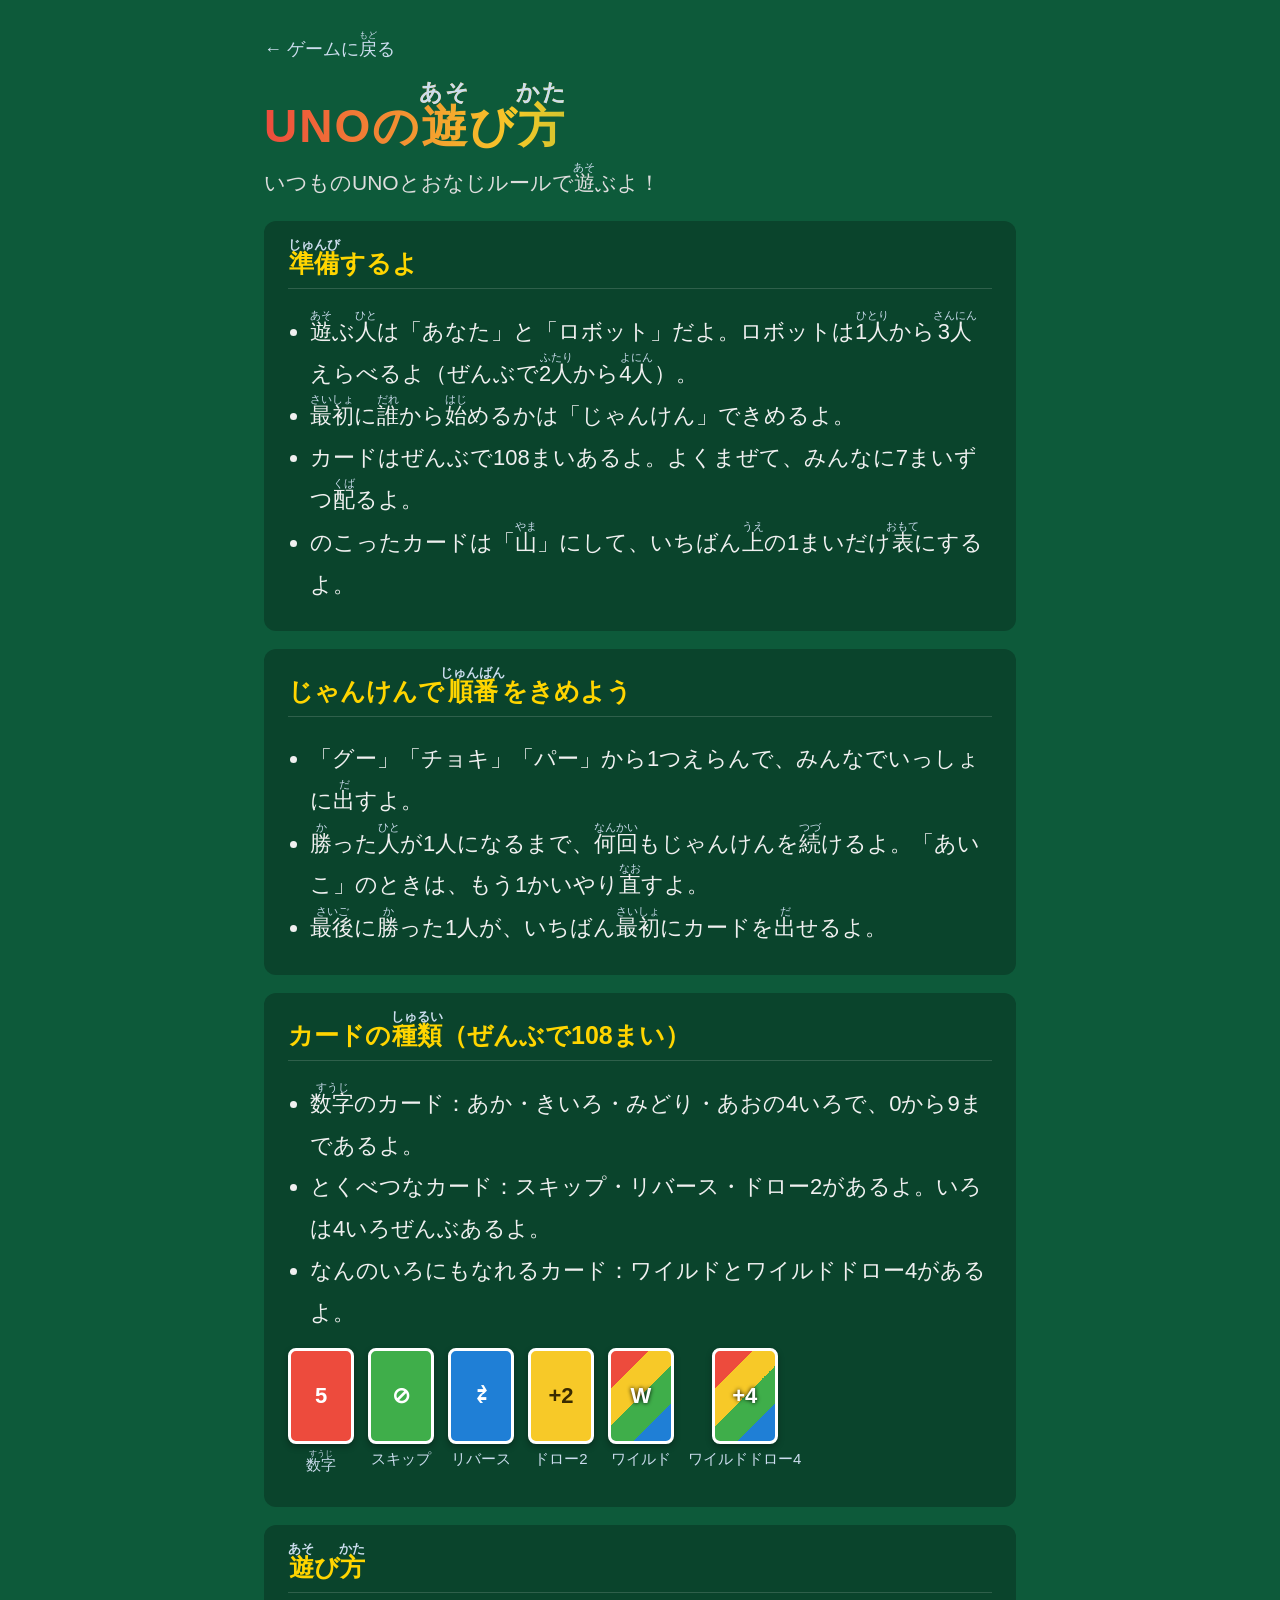
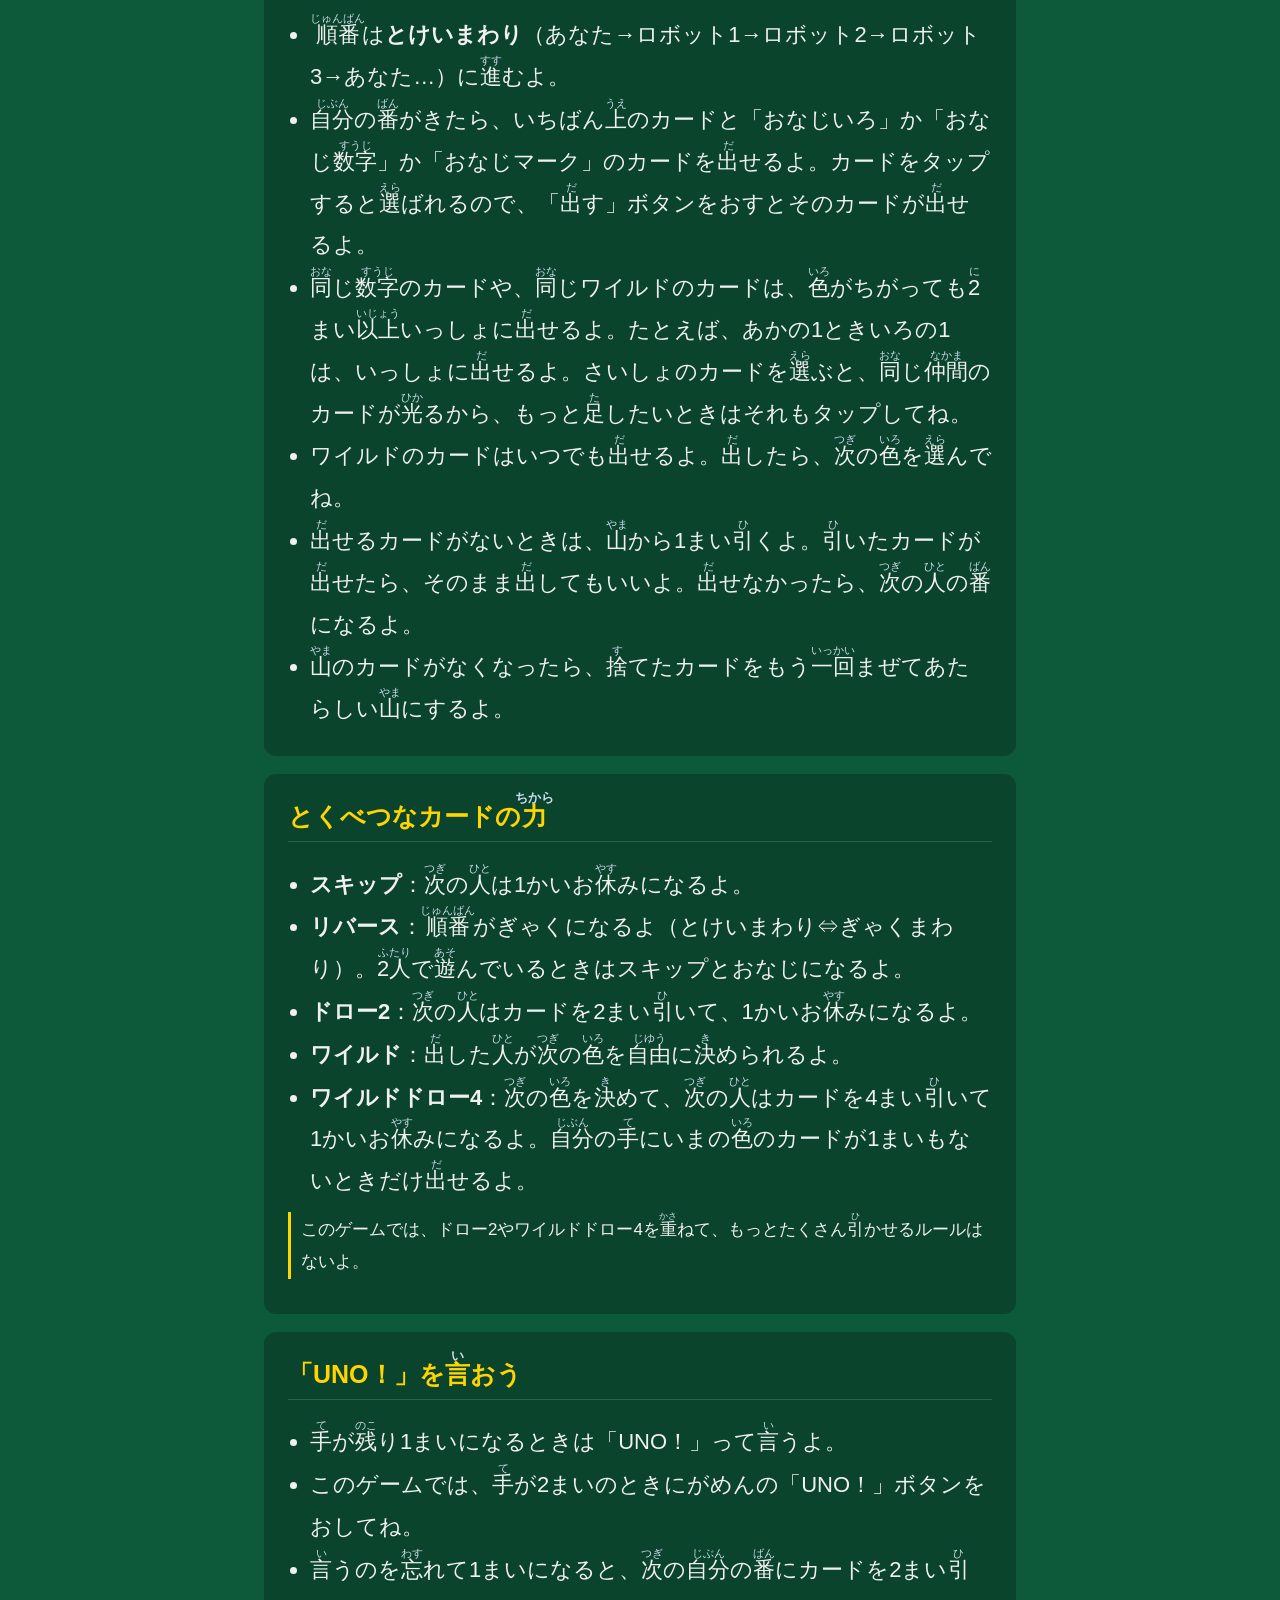
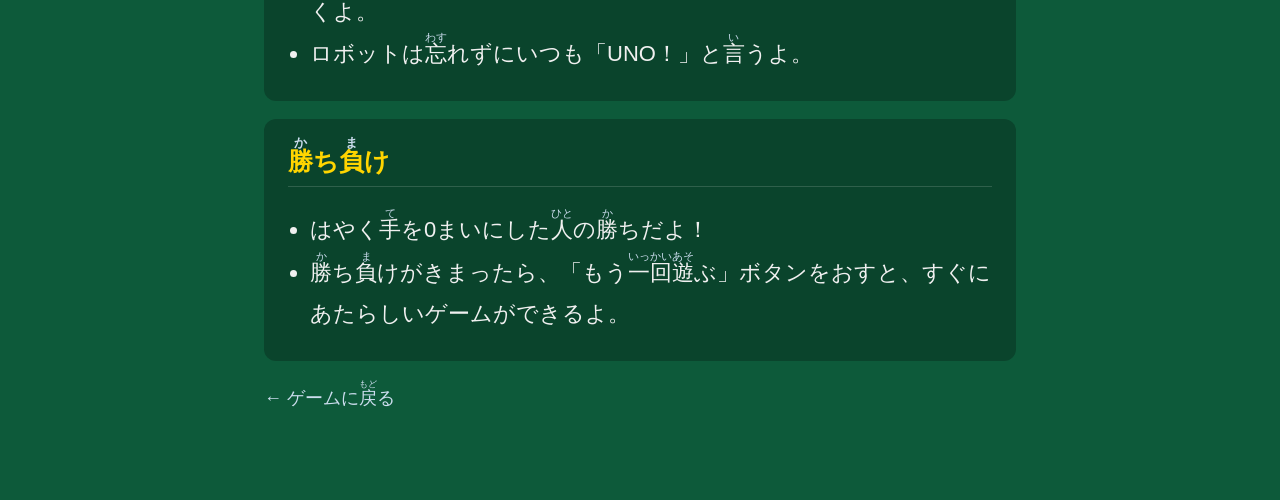
==== commit 52be923d: "Allow playing multiple same-rank cards together in one turn Cards of the same number, or the same wi" ====
--- a/rules.html
+++ b/rules.html
@@ -1,5 +1,5 @@
 <!DOCTYPE html>
-<html lang="ja">
+<html lang="ja" class="rules-page">
 <head>
 <meta charset="UTF-8">
 <meta name="viewport" content="width=device-width, initial-scale=1.0">
@@ -52,7 +52,8 @@
     <h2><ruby>遊<rt>あそ</rt></ruby>び<ruby>方<rt>かた</rt></ruby></h2>
     <ul>
       <li><ruby>順番<rt>じゅんばん</rt></ruby>は<strong>とけいまわり</strong>（あなた→ロボット1→ロボット2→ロボット3→あなた…）に<ruby>進<rt>すす</rt></ruby>むよ。</li>
-      <li><ruby>自分<rt>じぶん</rt></ruby>の<ruby>番<rt>ばん</rt></ruby>がきたら、いちばん<ruby>上<rt>うえ</rt></ruby>のカードと「おなじいろ」か「おなじ<ruby>数字<rt>すうじ</rt></ruby>」か「おなじマーク」のカードを1まい<ruby>出<rt>だ</rt></ruby>せるよ。</li>
+      <li><ruby>自分<rt>じぶん</rt></ruby>の<ruby>番<rt>ばん</rt></ruby>がきたら、いちばん<ruby>上<rt>うえ</rt></ruby>のカードと「おなじいろ」か「おなじ<ruby>数字<rt>すうじ</rt></ruby>」か「おなじマーク」のカードを<ruby>出<rt>だ</rt></ruby>せるよ。カードをタップすると<ruby>選<rt>えら</rt></ruby>ばれるので、「<ruby>出<rt>だ</rt></ruby>す」ボタンをおすとそのカードが<ruby>出<rt>だ</rt></ruby>せるよ。</li>
+      <li><ruby>同<rt>おな</rt></ruby>じ<ruby>数字<rt>すうじ</rt></ruby>のカードや、<ruby>同<rt>おな</rt></ruby>じワイルドのカードは、<ruby>色<rt>いろ</rt></ruby>がちがっても<ruby>2<rt>に</rt></ruby>まい<ruby>以上<rt>いじょう</rt></ruby>いっしょに<ruby>出<rt>だ</rt></ruby>せるよ。たとえば、あかの1ときいろの1は、いっしょに<ruby>出<rt>だ</rt></ruby>せるよ。さいしょのカードを<ruby>選<rt>えら</rt></ruby>ぶと、<ruby>同<rt>おな</rt></ruby>じ<ruby>仲間<rt>なかま</rt></ruby>のカードが<ruby>光<rt>ひか</rt></ruby>るから、もっと<ruby>足<rt>た</rt></ruby>したいときはそれもタップしてね。</li>
       <li>ワイルドのカードはいつでも<ruby>出<rt>だ</rt></ruby>せるよ。<ruby>出<rt>だ</rt></ruby>したら、<ruby>次<rt>つぎ</rt></ruby>の<ruby>色<rt>いろ</rt></ruby>を<ruby>選<rt>えら</rt></ruby>んでね。</li>
       <li><ruby>出<rt>だ</rt></ruby>せるカードがないときは、<ruby>山<rt>やま</rt></ruby>から1まい<ruby>引<rt>ひ</rt></ruby>くよ。<ruby>引<rt>ひ</rt></ruby>いたカードが<ruby>出<rt>だ</rt></ruby>せたら、そのまま<ruby>出<rt>だ</rt></ruby>してもいいよ。<ruby>出<rt>だ</rt></ruby>せなかったら、<ruby>次<rt>つぎ</rt></ruby>の<ruby>人<rt>ひと</rt></ruby>の<ruby>番<rt>ばん</rt></ruby>になるよ。</li>
       <li><ruby>山<rt>やま</rt></ruby>のカードがなくなったら、<ruby>捨<rt>す</rt></ruby>てたカードをもう<ruby>一回<rt>いっかい</rt></ruby>まぜてあたらしい<ruby>山<rt>やま</rt></ruby>にするよ。</li>
--- a/style.css
+++ b/style.css
@@ -12,11 +12,11 @@
 html, body {
   margin: 0;
   padding: 0;
-  height: 100%;
+  min-height: 100%;
   font-family: "Segoe UI", "Hiragino Kaku Gothic ProN", Meiryo, sans-serif;
   background: var(--table);
   color: #fff;
-  overflow: hidden;
+  overflow-y: auto;
 }
 
 .hidden { display: none !important; }
@@ -26,7 +26,7 @@
 
 /* ---------- Setup screen ---------- */
 #setup-screen {
-  height: 100vh;
+  min-height: 100vh;
   display: flex;
   align-items: center;
   justify-content: center;
@@ -121,7 +121,7 @@
 
 /* ---------- Janken screen ---------- */
 #janken-screen {
-  height: 100vh;
+  min-height: 100vh;
   display: flex;
   align-items: center;
   justify-content: center;
@@ -173,7 +173,7 @@
 
 /* ---------- Game screen ---------- */
 #game-screen {
-  height: 100vh;
+  min-height: 100vh;
   display: flex;
   flex-direction: column;
   padding: 10px;
@@ -242,12 +242,18 @@
 #table-area {
   flex: 1;
   display: flex;
+  align-items: center;
+  justify-content: center;
+  gap: 24px;
+  min-height: 0;
+  width: 100%;
+}
+
+#table-center {
+  display: flex;
   flex-direction: column;
   align-items: center;
-  justify-content: center;
-  gap: 24px;
-  position: relative;
-  min-height: 0;
+  gap: 20px;
 }
 
 #direction-indicator {
@@ -257,11 +263,10 @@
 }
 
 #log-box {
-  position: absolute;
-  left: 10px;
-  top: 0;
-  bottom: 0;
+  flex-shrink: 0;
+  align-self: stretch;
   width: 240px;
+  max-height: 320px;
   overflow-y: auto;
   font-size: 16px;
   color: #cde;
@@ -336,6 +341,19 @@
 
 .card:not(.disabled):hover {
   transform: translateY(-10px);
+}
+
+.card.selected {
+  transform: translateY(-16px);
+  box-shadow: 0 0 0 4px #ffd500, 0 6px 14px rgba(0,0,0,0.4);
+}
+
+.card.selected:hover {
+  transform: translateY(-16px);
+}
+
+.card.joinable {
+  box-shadow: 0 0 0 3px #ffe066cc;
 }
 
 .card-back {
@@ -415,6 +433,16 @@
   font-size: 18px;
 }
 
+.play-btn {
+  background: linear-gradient(90deg, var(--green), #2ecf5f);
+  border: none;
+  color: #06331a;
+  font-weight: bold;
+  animation: pulse 0.9s infinite;
+}
+
+.play-btn:hover { filter: brightness(1.08); background: linear-gradient(90deg, var(--green), #2ecf5f); }
+
 .secondary-btn:hover { background: rgba(255,255,255,0.2); }
 .secondary-btn:disabled { opacity: 0.4; cursor: default; }
 
@@ -464,6 +492,11 @@
 }
 
 /* ---------- Rules page ---------- */
+html.rules-page {
+  height: auto;
+  overflow-y: auto;
+}
+
 body.rules-page {
   height: auto;
   min-height: 100vh;
@@ -555,3 +588,80 @@
   padding-left: 10px;
   margin-top: 10px;
 }
+
+/* ---------- Small screens (phones) ---------- */
+@media (max-width: 700px) {
+  .title { font-size: 48px; }
+  .setup-box { padding: 30px 24px; }
+
+  #table-area {
+    flex-direction: column;
+    gap: 12px;
+  }
+
+  #log-box {
+    width: 100%;
+    max-width: 420px;
+    align-self: center;
+    height: 90px;
+    max-height: 90px;
+  }
+
+  .card {
+    width: 58px;
+    height: 84px;
+    font-size: 22px;
+  }
+
+  .pile {
+    width: 62px;
+    height: 90px;
+  }
+
+  .pile-count {
+    bottom: -22px;
+    font-size: 14px;
+  }
+
+  #current-color-ring {
+    width: 80px;
+    height: 108px;
+  }
+
+  #center-area { gap: 22px; }
+
+  .opponent-hand .card-back {
+    width: 24px;
+    height: 36px;
+    margin-left: -13px;
+  }
+
+  #opponents-area { gap: 10px; }
+
+  .opponent {
+    min-width: 82px;
+    padding: 6px;
+  }
+
+  .opponent-name { font-size: 14px; }
+  .opponent-count { font-size: 13px; }
+
+  #player-hand { min-height: 100px; }
+
+  #player-controls {
+    flex-wrap: wrap;
+    gap: 8px;
+  }
+
+  .secondary-btn {
+    font-size: 15px;
+    padding: 10px 16px;
+  }
+
+  #turn-indicator { font-size: 17px; }
+
+  .uno-btn {
+    font-size: 17px;
+    padding: 8px 20px;
+  }
+}
